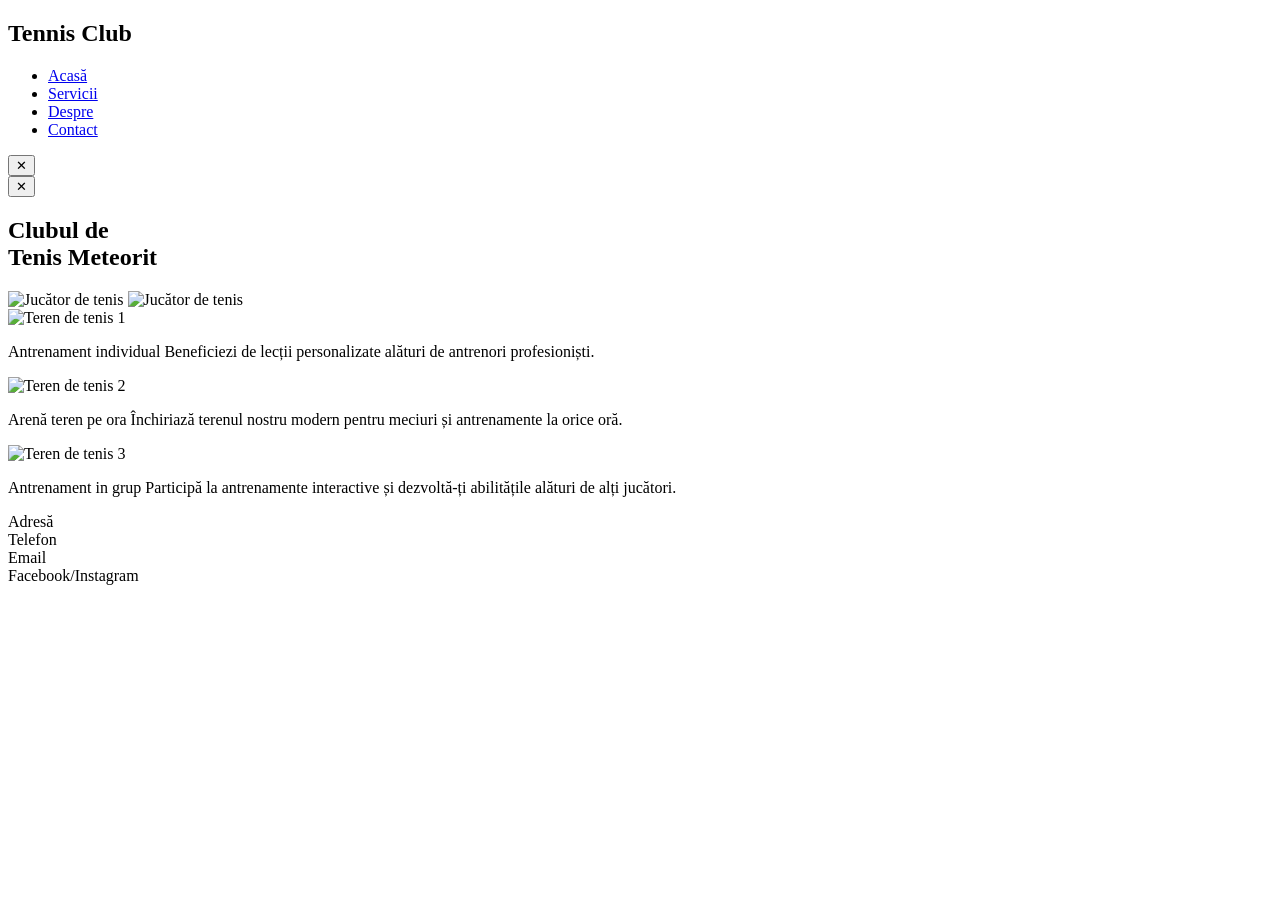
==== index.html @ 062c4f2b "sas" ====
<!DOCTYPE html>
<html lang="ro">
<head>
    <meta charset="UTF-8">
    <meta name="viewport" content="width=device-width, initial-scale=1.0">
    <title>Clubul de Tenis Meteorit</title>
    <link rel="stylesheet" href="assets/css/styll.css">
</head>
<body>

    <!-- HEADER -->
    <header>
        <div class="container">
            <nav>
                <h2 class="logo">Tennis Club</h2>
                
                <div class="main-nav">
                    <ul>
                        <li><a href="#">Acasă</a></li>
                        <li><a href="#">Servicii</a></li>
                        <li><a href="#">Despre</a></li>
                        <li><a href="#">Contact</a></li>
                    </ul>
                </div>
                
                <button class="close-btn">✕</button>
            </nav>
        </div>
    </header>

    <!-- HERO -->
    <main>
        <section id="hero">
            <div class="hero-content">
                <button class="close-btn hero-close">✕</button>
                
                <div class="hero-text">
                    <h1>Clubul de<br>Tenis Meteorit</h1>
                </div>
                
                <img src="assets/imaginii/pngwing.com (57).png" 
                     alt="Jucător de tenis" 
                     class="hero-image">
                      <img src="assets/imaginii/pngwing.com (58).png" 
                     alt="Jucător de tenis" 
                     class="hero-image">
            </div>
        </section>

        <!-- SERVICII -->
        <section id="servicii">
            <div class="container">
                <div class="services-grid">
                    
                    <article class="card">
                        <img src="assets/imaginii/antrenament_indiv.png" 
                             alt="Teren de tenis 1">
                        <p>Antrenament individual Beneficiezi de lecții personalizate alături de antrenori profesioniști. </p>
                    </article>

                    <article class="card">
                        <img src="assets/imaginii/mingi_.jpg" 
                             alt="Teren de tenis 2">
                        <p>Arenă teren pe ora Închiriază terenul nostru modern pentru meciuri și antrenamente la orice oră. </p>
                    </article>

                    <article class="card">
                        <img src="assets/imaginii/grup_antremanete.png" 
                             alt="Teren de tenis 3">
                        <p>Antrenament in grup  Participă la antrenamente interactive și dezvoltă-ți abilitățile alături de alți jucători.</p>
                    </article>

                </div>
            </div>
        </section>
    </main>

    <!-- FOOTER -->
    <footer>
        <div class="container footer-grid">
            <div>Adresă</div>
            <div>Telefon</div>
            <div>Email</div>
            <div>Facebook/Instagram</div>
        </div>
    </footer>

</body>
</html>
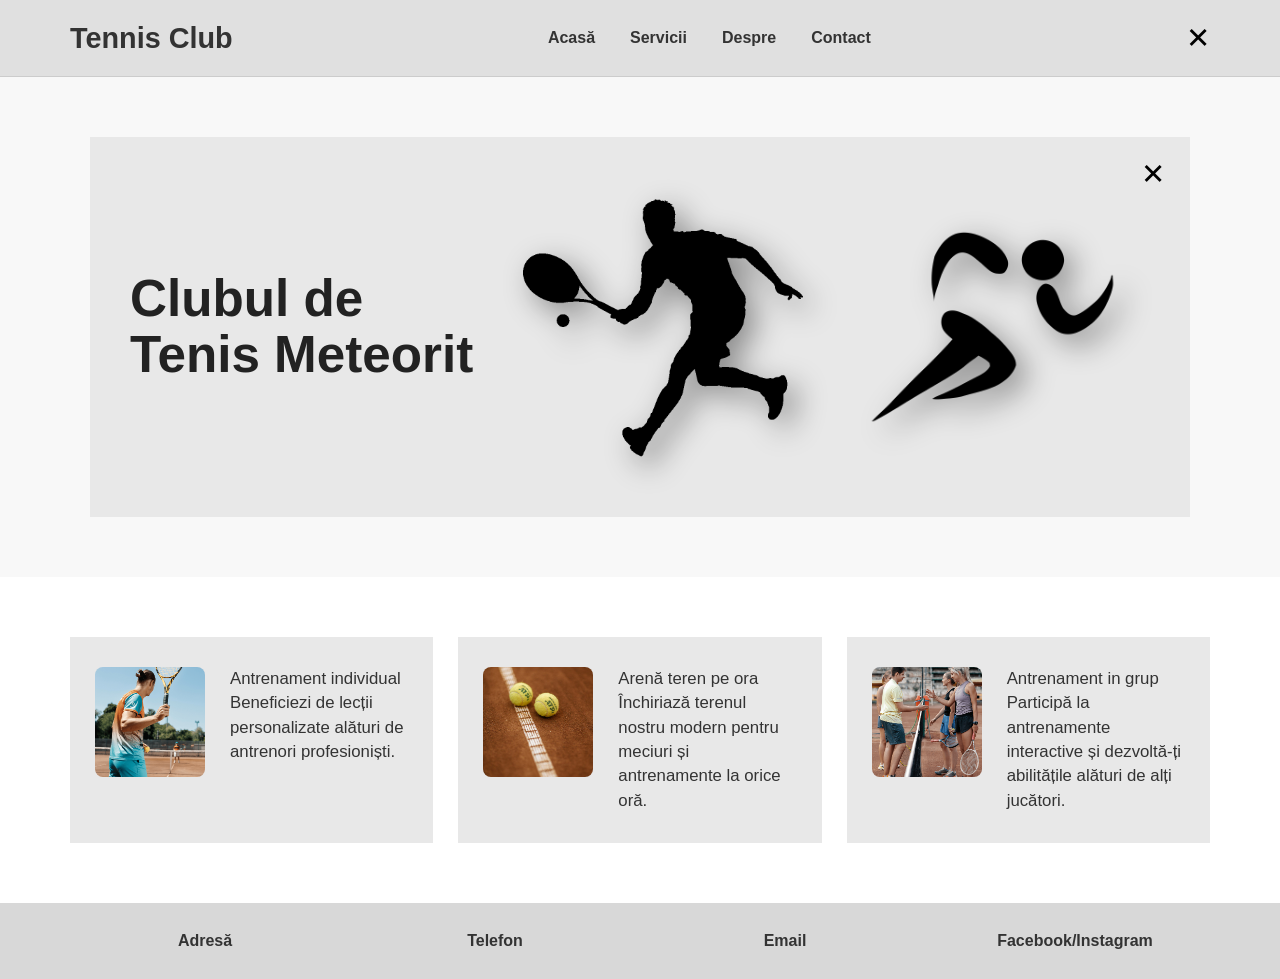
==== commit 6ef6f316: "dafe" ====
--- a/index.html
+++ b/index.html
@@ -3,7 +3,7 @@
 <head>
     <meta charset="UTF-8">
     <meta name="viewport" content="width=device-width, initial-scale=1.0">
-    <title>Clubul de Tenis Meteorit</title>
+    <title>Clubul de Tenis Metesorit</title>
     <link rel="stylesheet" href="assets/css/styll.css">
 </head>
 <body>
--- a/assets/css/styll.css
+++ b/assets/css/styll.css
@@ -0,0 +1,161 @@
+/* ====================== RESET & GENERAL ====================== */
+* {
+    margin: 0;
+    padding: 0;
+    box-sizing: border-box;
+}
+
+body {
+    font-family: 'Segoe UI', Tahoma, Geneva, Verdana, sans-serif;
+    line-height: 1.6;
+    color: #333;
+}
+
+/* ====================== CONTAINER ====================== */
+.container {
+    max-width: 1200px;
+    margin: 0 auto;
+    padding: 0 30px;
+}
+
+/* ====================== HEADER ====================== */
+header {
+    background-color: #e0e0e0;
+    padding: 15px 0;
+    border-bottom: 1px solid #ccc;
+}
+
+nav {
+    display: flex;
+    align-items: center;
+    justify-content: space-between;
+}
+
+.logo {
+    font-size: 1.8rem;
+    font-weight: bold;
+}
+
+.main-nav ul {
+    display: flex;
+    list-style: none;
+    gap: 35px;
+}
+
+.main-nav a {
+    text-decoration: none;
+    color: #333;
+    font-weight: 600;
+}
+
+.close-btn {
+    background: none;
+    border: none;
+    font-size: 1.8rem;
+    cursor: pointer;
+}
+
+/* ====================== HERO ====================== */
+#hero {
+    background-color: #f8f8f8;
+    padding: 60px 20px;
+}
+
+.hero-content {
+    background-color: #e8e8e8;
+    padding: 50px 40px;
+    display: flex;
+    align-items: center;
+    gap: 50px;
+    position: relative;
+    max-width: 1100px;
+    margin: 0 auto;
+}
+
+.hero-close {
+    position: absolute;
+    top: 20px;
+    right: 25px;
+}
+
+.hero-text h1 {
+    font-size: 3.2rem;
+    line-height: 1.1;
+    font-weight: bold;
+    color: #222;
+}
+
+.hero-image {
+    width: 280px;
+    filter: drop-shadow(10px 10px 15px rgba(0,0,0,0.4));
+}
+
+/* ====================== SERVICII ====================== */
+#servicii {
+    padding: 60px 20px;
+    background-color: #fff;
+}
+
+.services-grid {
+    display: grid;
+    grid-template-columns: repeat(auto-fit, minmax(320px, 1fr));
+    gap: 25px;
+}
+
+.card {
+    background-color: #e8e8e8;
+    padding: 30px 25px;
+    display: flex;
+    align-items: flex-start;
+    gap: 25px;
+    transition: transform 0.3s ease;
+}
+
+.card:hover {
+    transform: translateY(-8px);
+}
+
+.card img {
+    width: 110px;
+    height: 110px;
+    flex-shrink: 0;
+    border-radius: 8px;
+    object-fit: cover;
+}
+
+.card p {
+    font-size: 1.05rem;
+    line-height: 1.45;
+}
+
+/* ====================== FOOTER ====================== */
+footer {
+    background-color: #d8d8d8;
+    padding: 25px 20px;
+    text-align: center;
+}
+
+.footer-grid {
+    display: grid;
+    grid-template-columns: repeat(auto-fit, minmax(140px, 1fr));
+    gap: 20px;
+    font-weight: 600;
+}
+
+/* ====================== RESPONSIVE ====================== */
+@media (max-width: 768px) {
+    .hero-content {
+        flex-direction: column;
+        text-align: center;
+        padding: 40px 25px;
+    }
+    
+    .hero-text h1 {
+        font-size: 2.5rem;
+    }
+    
+    .main-nav ul {
+        gap: 20px;
+        font-size: 0.95rem;
+    }
+}
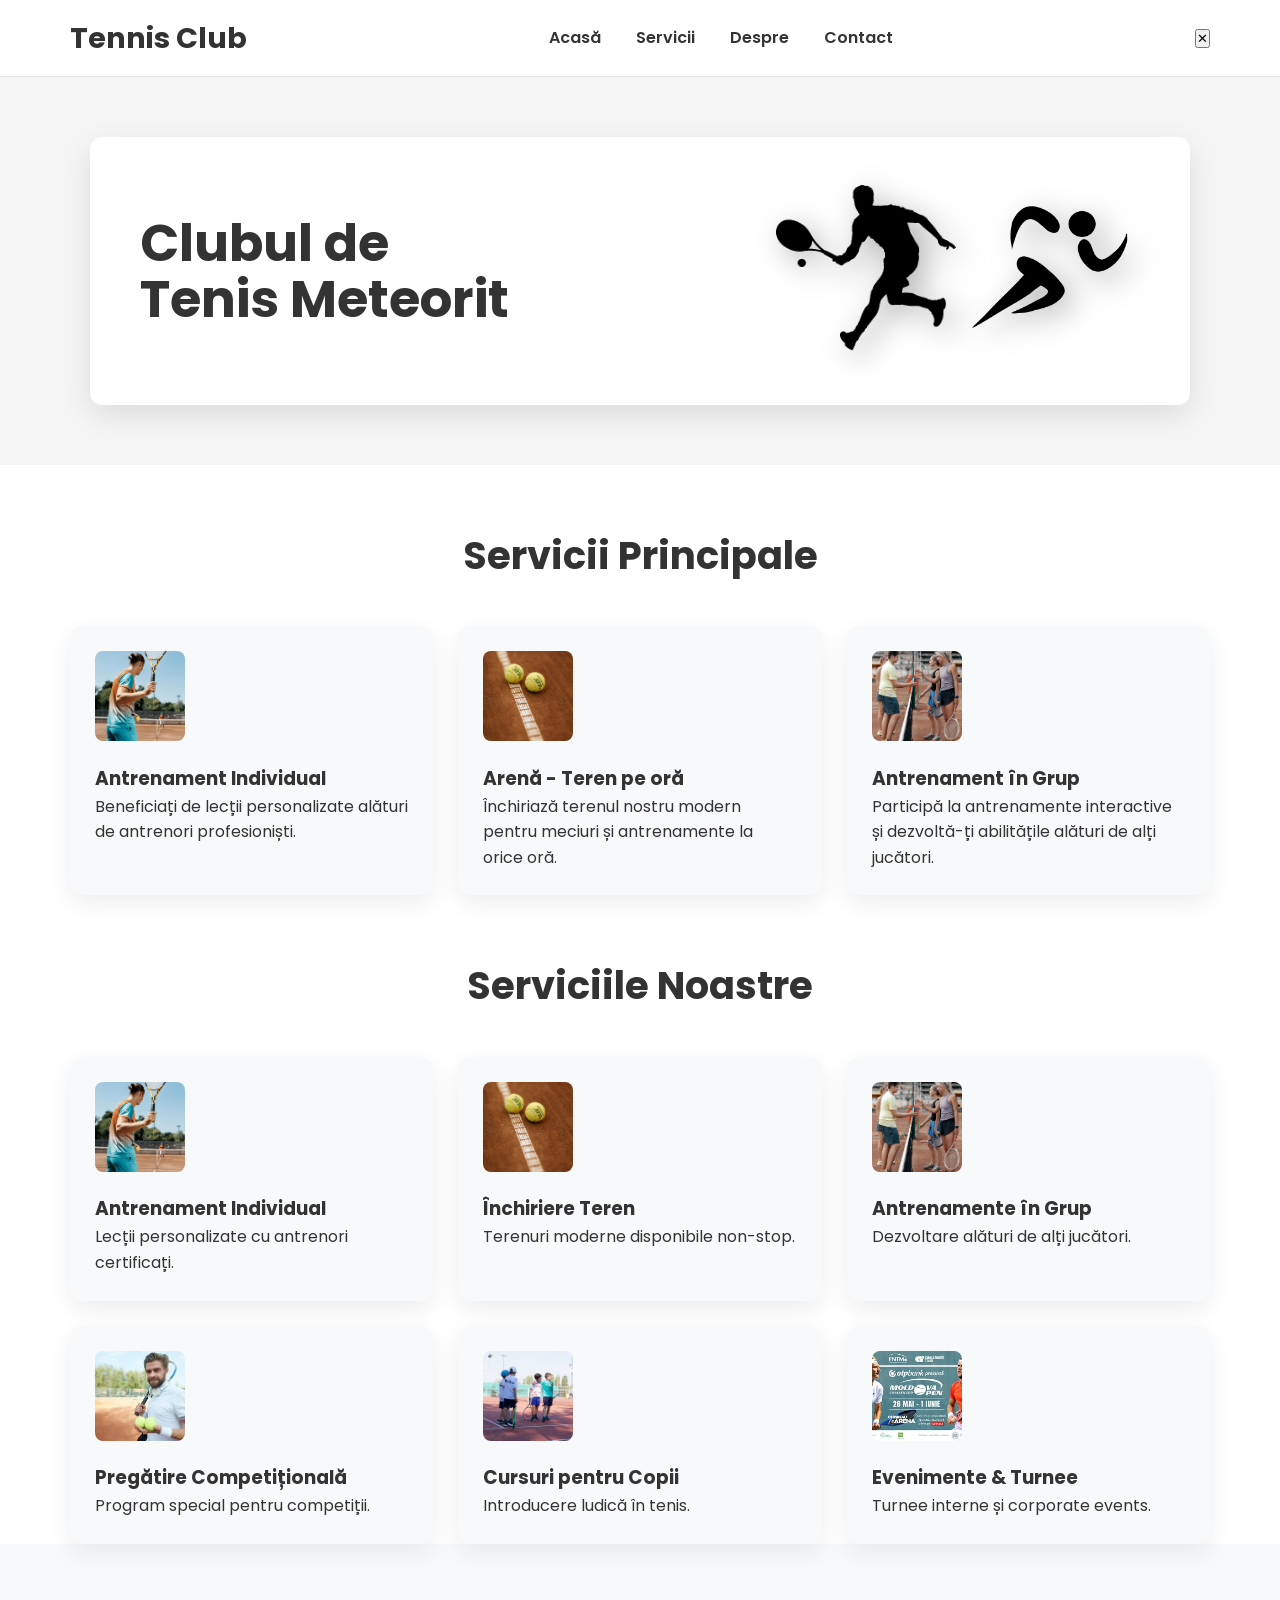
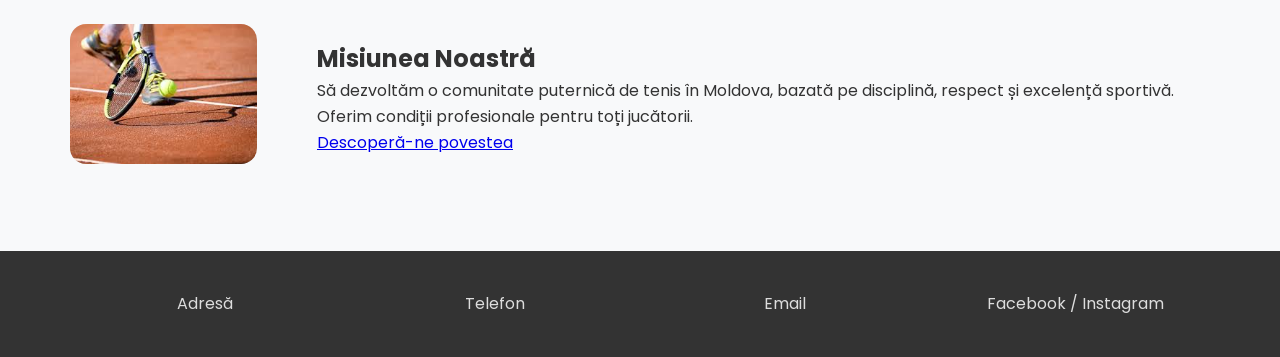
==== commit 92fee1aa: "Ziua 4: Finalizat Layout, Flexbox Grid si Interactivitate. Validat W3C." ====
--- a/index.html
+++ b/index.html
@@ -3,17 +3,21 @@
 <head>
     <meta charset="UTF-8">
     <meta name="viewport" content="width=device-width, initial-scale=1.0">
-    <title>Clubul de Tenis Metesorit</title>
+    <title>Clubul de Tenis Meteorit</title>
+
     <link rel="stylesheet" href="assets/css/styll.css">
 </head>
+
 <body>
 
     <!-- HEADER -->
     <header>
         <div class="container">
+
             <nav>
+
                 <h2 class="logo">Tennis Club</h2>
-                
+
                 <div class="main-nav">
                     <ul>
                         <li><a href="#">Acasă</a></li>
@@ -22,67 +26,271 @@
                         <li><a href="#">Contact</a></li>
                     </ul>
                 </div>
-                
-                <button class="close-btn">✕</button>
+
+                <button class="close-btn" aria-label="Închide">
+                    ✕
+                </button>
+
             </nav>
+
         </div>
     </header>
 
     <!-- HERO -->
-    <main>
-        <section id="hero">
-            <div class="hero-content">
-                <button class="close-btn hero-close">✕</button>
-                
-                <div class="hero-text">
-                    <h1>Clubul de<br>Tenis Meteorit</h1>
-                </div>
-                
-                <img src="assets/imaginii/pngwing.com (57).png" 
-                     alt="Jucător de tenis" 
-                     class="hero-image">
-                      <img src="assets/imaginii/pngwing.com (58).png" 
-                     alt="Jucător de tenis" 
-                     class="hero-image">
-            </div>
-        </section>
-
-        <!-- SERVICII -->
-        <section id="servicii">
-            <div class="container">
-                <div class="services-grid">
-                    
-                    <article class="card">
-                        <img src="assets/imaginii/antrenament_indiv.png" 
-                             alt="Teren de tenis 1">
-                        <p>Antrenament individual Beneficiezi de lecții personalizate alături de antrenori profesioniști. </p>
-                    </article>
-
-                    <article class="card">
-                        <img src="assets/imaginii/mingi_.jpg" 
-                             alt="Teren de tenis 2">
-                        <p>Arenă teren pe ora Închiriază terenul nostru modern pentru meciuri și antrenamente la orice oră. </p>
-                    </article>
-
-                    <article class="card">
-                        <img src="assets/imaginii/grup_antremanete.png" 
-                             alt="Teren de tenis 3">
-                        <p>Antrenament in grup  Participă la antrenamente interactive și dezvoltă-ți abilitățile alături de alți jucători.</p>
-                    </article>
-
-                </div>
-            </div>
-        </section>
-    </main>
+    <section id="hero">
+
+        <div class="hero-content">
+
+            <div class="hero-text">
+                <h1>Clubul de <br> Tenis Meteorit</h1>
+            </div>
+
+            <div class="hero-images">
+
+                <!-- FĂRĂ SPAȚII ÎN NUME -->
+                <img
+                    src="assets/imaginii/pngwing.com (57).png"
+                    alt="Siluetă tenis"
+                    class="hero-image"
+                >
+
+                <img
+                    src="assets/imaginii/pngwing.com (58).png"
+                    alt="Siluetă alergare"
+                    class="hero-image"
+                >
+
+            </div>
+
+        </div>
+
+    </section>
+
+    <!-- SERVICII PRINCIPALE -->
+    <section id="servicii-principale">
+
+        <div class="container">
+
+            <!-- ADAUGAT H2 -->
+            <h2 class="section-title">
+                Servicii Principale
+            </h2>
+
+            <div class="services-grid grid-3">
+
+                <article class="service-card">
+
+                    <img
+                        src="assets/imaginii/antrenament_indiv.png"
+                        alt="Antrenament individual"
+                    >
+
+                    <h3>Antrenament Individual</h3>
+
+                    <p>
+                        Beneficiați de lecții personalizate
+                        alături de antrenori profesioniști.
+                    </p>
+
+                </article>
+
+                <article class="service-card">
+
+                    <img
+                        src="assets/imaginii/mingi_.jpg"
+                        alt="Teren de tenis"
+                    >
+
+                    <h3>Arenă - Teren pe oră</h3>
+
+                    <p>
+                        Închiriază terenul nostru modern pentru
+                        meciuri și antrenamente la orice oră.
+                    </p>
+
+                </article>
+
+                <article class="service-card">
+
+                    <img
+                        src="assets/imaginii/grup_antremanete.png"
+                        alt="Antrenament în grup"
+                    >
+
+                    <h3>Antrenament în Grup</h3>
+
+                    <p>
+                        Participă la antrenamente interactive și
+                        dezvoltă-ți abilitățile alături de alți jucători.
+                    </p>
+
+                </article>
+
+            </div>
+
+        </div>
+
+    </section>
+
+    <!-- SERVICII COMPLETE -->
+    <section id="servicii-complete">
+
+        <div class="container">
+
+            <h2 class="section-title">
+                Serviciile Noastre
+            </h2>
+
+            <div class="services-grid">
+
+                <article class="service-card">
+
+                    <img
+                        src="assets/imaginii/antrenament_indiv.png"
+                        alt="Antrenament individual"
+                    >
+
+                    <h3>Antrenament Individual</h3>
+
+                    <p>
+                        Lecții personalizate cu antrenori certificați.
+                    </p>
+
+                </article>
+
+                <article class="service-card">
+
+                    <img
+                        src="assets/imaginii/mingi_.jpg"
+                        alt="Închiriere teren"
+                    >
+
+                    <h3>Închiriere Teren</h3>
+
+                    <p>
+                        Terenuri moderne disponibile non-stop.
+                    </p>
+
+                </article>
+
+                <article class="service-card">
+
+                    <img
+                        src="assets/imaginii/grup_antremanete.png"
+                        alt="Antrenamente în grup"
+                    >
+
+                    <h3>Antrenamente în Grup</h3>
+
+                    <p>
+                        Dezvoltare alături de alți jucători.
+                    </p>
+
+                </article>
+
+                <article class="service-card">
+
+                    <img
+                        src="assets/imaginii/descarcare.jpg"
+                        alt="Pregătire competițională"
+                    >
+
+                    <h3>Pregătire Competițională</h3>
+
+                    <p>
+                        Program special pentru competiții.
+                    </p>
+
+                </article>
+
+                <article class="service-card">
+
+                    <!-- FĂRĂ DIACRITICE ȘI SPAȚII -->
+                    <img
+                        src="assets/imaginii/descarcare (1).jpg"
+                        alt="Cursuri copii"
+                    >
+
+                    <h3>Cursuri pentru Copii</h3>
+
+                    <p>
+                        Introducere ludică în tenis.
+                    </p>
+
+                </article>
+
+                <article class="service-card">
+
+                    <img
+                        src="assets/imaginii/descarcare (2).jpg"
+                        alt="Evenimente"
+                    >
+
+                    <h3>Evenimente &amp; Turnee</h3>
+
+                    <p>
+                        Turnee interne și corporate events.
+                    </p>
+
+                </article>
+
+            </div>
+
+        </div>
+
+    </section>
+
+    <!-- MISIUNE -->
+    <section id="misiune">
+
+        <div class="container mission-flex">
+
+            <div class="mission-image">
+
+                <img
+                    src="assets/imaginii/descarcare (3).jpg"
+                    alt="Misiunea noastră"
+                >
+
+            </div>
+
+            <div class="mission-text">
+
+                <h2>Misiunea Noastră</h2>
+
+                <p>
+                    Să dezvoltăm o comunitate puternică de tenis
+                    în Moldova, bazată pe disciplină, respect și
+                    excelență sportivă.
+
+                    Oferim condiții profesionale pentru toți jucătorii.
+                </p>
+
+                <a href="#" class="btn">
+                    Descoperă-ne povestea
+                </a>
+
+            </div>
+
+        </div>
+
+    </section>
 
     <!-- FOOTER -->
     <footer>
+
         <div class="container footer-grid">
+
             <div>Adresă</div>
+
             <div>Telefon</div>
+
             <div>Email</div>
-            <div>Facebook/Instagram</div>
-        </div>
+
+            <div>Facebook / Instagram</div>
+
+        </div>
+
     </footer>
 
 </body>
--- a/assets/css/styll.css
+++ b/assets/css/styll.css
@@ -1,4 +1,5 @@
-/* ====================== RESET & GENERAL ====================== */
+@import url('https://fonts.googleapis.com/css2?family=Poppins:wght@400;500;600;700&display=swap');
+
 * {
     margin: 0;
     padding: 0;
@@ -6,12 +7,11 @@
 }
 
 body {
-    font-family: 'Segoe UI', Tahoma, Geneva, Verdana, sans-serif;
+    font-family: 'Poppins', sans-serif;
     line-height: 1.6;
     color: #333;
 }
 
-/* ====================== CONTAINER ====================== */
 .container {
     max-width: 1200px;
     margin: 0 auto;
@@ -20,9 +20,13 @@
 
 /* ====================== HEADER ====================== */
 header {
-    background-color: #e0e0e0;
+    position: sticky;
+    top: 0;
+    z-index: 1000;
+    background-color: rgba(255, 255, 255, 0.85);
+    backdrop-filter: blur(10px);
+    border-bottom: 1px solid rgba(0, 0, 0, 0.1);
     padding: 15px 0;
-    border-bottom: 1px solid #ccc;
 }
 
 nav {
@@ -33,7 +37,7 @@
 
 .logo {
     font-size: 1.8rem;
-    font-weight: bold;
+    font-weight: 700;
 }
 
 .main-nav ul {
@@ -46,92 +50,134 @@
     text-decoration: none;
     color: #333;
     font-weight: 600;
+    position: relative;
 }
 
-.close-btn {
-    background: none;
-    border: none;
-    font-size: 1.8rem;
-    cursor: pointer;
+.main-nav a::after {
+    content: '';
+    position: absolute;
+    bottom: -4px;
+    left: 0;
+    width: 0;
+    height: 2px;
+    background: #e63939;
+    transition: width 0.3s ease;
+}
+
+.main-nav a:hover::after {
+    width: 100%;
 }
 
 /* ====================== HERO ====================== */
 #hero {
-    background-color: #f8f8f8;
+    background: #f5f5f5;
     padding: 60px 20px;
 }
 
 .hero-content {
-    background-color: #e8e8e8;
-    padding: 50px 40px;
     display: flex;
     align-items: center;
-    gap: 50px;
-    position: relative;
+    justify-content: space-between;
     max-width: 1100px;
     margin: 0 auto;
-}
-
-.hero-close {
-    position: absolute;
-    top: 20px;
-    right: 25px;
+    background: white;
+    padding: 40px 50px;
+    border-radius: 12px;
+    box-shadow: 0 10px 30px rgba(0,0,0,0.1);
 }
 
 .hero-text h1 {
     font-size: 3.2rem;
     line-height: 1.1;
-    font-weight: bold;
-    color: #222;
 }
 
 .hero-image {
-    width: 280px;
-    filter: drop-shadow(10px 10px 15px rgba(0,0,0,0.4));
+    height: 180px;
+    filter: drop-shadow(8px 8px 15px rgba(0,0,0,0.3));
 }
 
-/* ====================== SERVICII ====================== */
-#servicii {
-    padding: 60px 20px;
-    background-color: #fff;
-}
-
+/* ====================== GRID SERVICII ====================== */
 .services-grid {
     display: grid;
-    grid-template-columns: repeat(auto-fit, minmax(320px, 1fr));
+    grid-template-columns: repeat(auto-fit, minmax(280px, 1fr));
     gap: 25px;
 }
 
-.card {
-    background-color: #e8e8e8;
-    padding: 30px 25px;
-    display: flex;
-    align-items: flex-start;
-    gap: 25px;
-    transition: transform 0.3s ease;
+.grid-3 {
+    grid-template-columns: repeat(auto-fit, minmax(340px, 1fr));
 }
 
-.card:hover {
-    transform: translateY(-8px);
+/* 
+   Explicație obligatorie:
+   1fr înseamnă 1 fraction (o fracțiune din spațiul disponibil).
+   În contextul acestui grid, după ce browser-ul aplică lățimea minimă 
+   de 280px (minmax), 1fr distribuie echitabil spațiul rămas între coloane.
+   Astfel grid-ul este complet auto-adaptiv.
+*/
+
+.service-card {
+    background: #f8f9fa;
+    padding: 25px;
+    border-radius: 12px;
+    box-shadow: 0 8px 25px rgba(0,0,0,0.07);
+    transition: transform 0.3s cubic-bezier(0.25, 0.46, 0.45, 0.94), 
+                box-shadow 0.3s ease;
+    text-align: left;
 }
 
-.card img {
-    width: 110px;
-    height: 110px;
-    flex-shrink: 0;
-    border-radius: 8px;
-    object-fit: cover;
+.service-card:hover {
+    transform: translateY(-12px);
+    box-shadow: 0 20px 40px rgba(0,0,0,0.1);
 }
 
-.card p {
-    font-size: 1.05rem;
-    line-height: 1.45;
+.service-card img {
+    width: 100%;
+    max-width: 90px;
+    height: 90px;
+    object-fit: cover;
+    border-radius: 8px;
+    margin-bottom: 15px;
+}
+
+.section-title {
+    text-align: center;
+    font-size: 2.4rem;
+    margin: 60px 0 40px;
+}
+
+/* ====================== MISIUNE ====================== */
+#misiune {
+    padding: 80px 20px;
+    background: #f8f9fa;
+}
+
+.mission-flex {
+    display: flex;
+    align-items: center;
+    gap: 60px;
+}
+
+.mission-image img {
+    width: 100%;
+    max-width: 520px;
+    border-radius: 16px;
+}
+
+@media (max-width: 768px) {
+    .mission-flex {
+        flex-direction: column-reverse;
+    }
+    .hero-content {
+        flex-direction: column;
+        text-align: center;
+    }
 }
 
 /* ====================== FOOTER ====================== */
 footer {
-    background-color: #d8d8d8;
-    padding: 25px 20px;
+    background: #333;
+    color: #ddd;
+    padding: 40px 20px;
     text-align: center;
 }
 
@@ -139,23 +185,4 @@
     display: grid;
     grid-template-columns: repeat(auto-fit, minmax(140px, 1fr));
     gap: 20px;
-    font-weight: 600;
-}
-
-/* ====================== RESPONSIVE ====================== */
-@media (max-width: 768px) {
-    .hero-content {
-        flex-direction: column;
-        text-align: center;
-        padding: 40px 25px;
-    }
-    
-    .hero-text h1 {
-        font-size: 2.5rem;
-    }
-    
-    .main-nav ul {
-        gap: 20px;
-        font-size: 0.95rem;
-    }
 }
